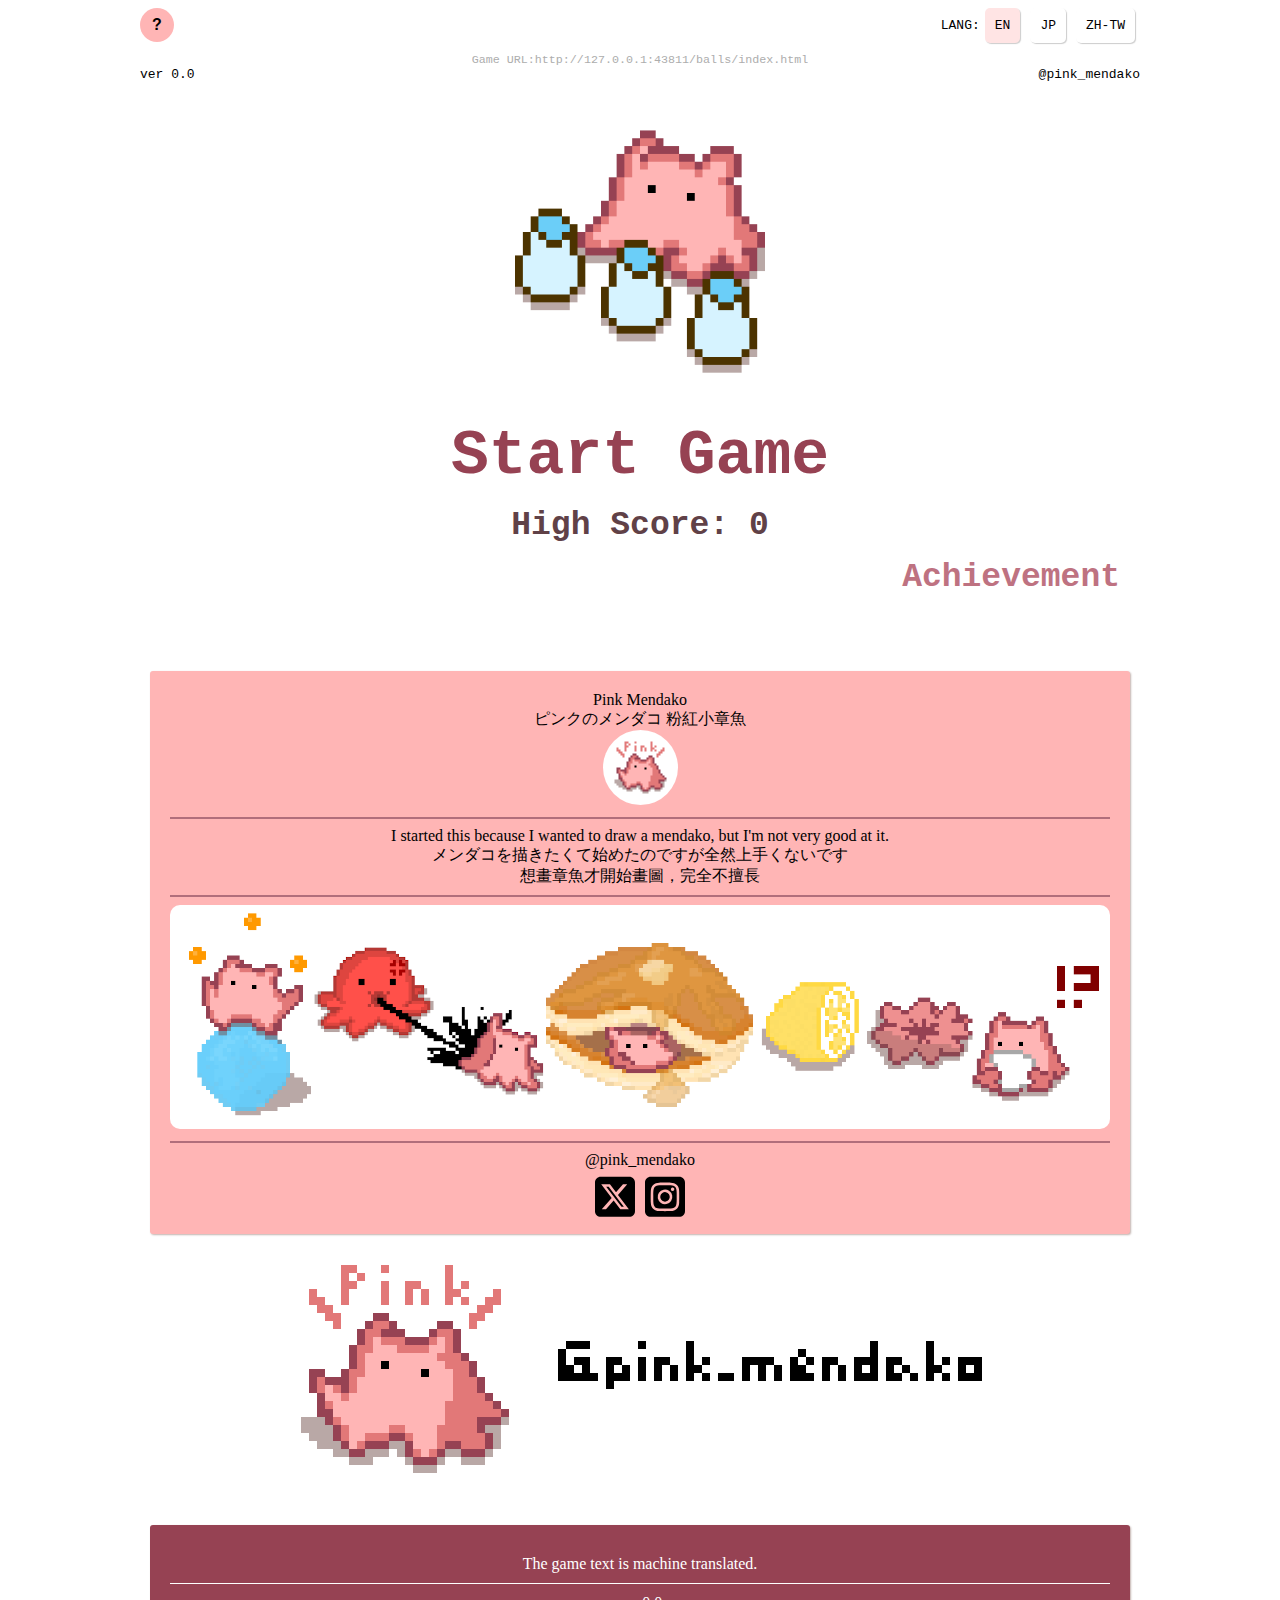
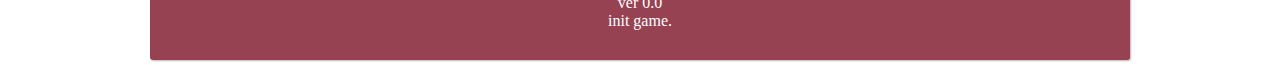
==== balls/index.html @ 8569d6d0 "init website" ====
<!DOCTYPE html>
<html>
<head>
    <meta charset="UTF-8">
    <meta name="viewport" content="width=device-width, initial-scale=1.0">
	<meta content="text/html; charset=UTF-8" http-equiv="Content-Type">
	<meta name="robots" content="index, follow">
    <title>@pink_mendako 粉紅小章魚 ピンクのメンダコ</title>
	<meta http-equiv="Content-Language" content="en,jp,zh_tw">
	<meta name="theme-color" content="#964253">
	<meta name="format-detection" content="telephone=no">
	<link rel="shortcut icon" type="image/x-icon" href="favicon.ico">
	<meta name="description" lang="jp" content="ピンクのメンダコと一緒にボールの位置を当てるゲームを遊ぼう！記憶力を試し、最高得点を目指そう！">
	<meta name="description" lang="zh" content="跟粉紅小章魚一起玩猜球的位置的遊戲！挑戰你的記憶力，贏取最高分！">
	<meta name="description" lang="en" content="With Pink Mendako, play the game of guessing the ball's position! Challenge your memory and aim for the highest score!">
	<meta name="keywords" content="Pink Mendako,メンダコ,ピンクのメンダコ,mendako,粉紅小章魚, 粉紅色小章魚, 章魚, 可愛, 猜球, 遊戲, 最高分, 挑戰, 記憶力">
	
	<meta property="og:url" content="https://pink-mendako.github.io/">
	<meta property="og:title" content="@pink_mendako 粉紅小章魚 ピンクのメンダコ">
	<meta property="og:locale" content="ja_JP,zh_TW,en_US" />
    <meta property="og:description" content="With Pink Mendako, play the game of guessing the ball's position! Challenge your memory and aim for the highest score! ピンクのメンダコと一緒にボールの位置を当てるゲームを遊ぼう！記憶力を試し、最高得点を目指そう！ 跟章魚一起玩猜球的位置的遊戲！挑戰你的記憶力，贏取最高分！">
    <meta property="og:image" content="https://pink-mendako.github.io/balls/guide-preview.png">
	<meta property="og:image:width" content="1200" />
	<meta property="og:image:height" content="630" />
	<meta property="og:image:alt" content="With Pink Mendako, play the game of guessing the ball's position!" />
    <meta property="og:type" content="website">
	
	<meta name="twitter:card" content="summary_large_image">
    <meta name="twitter:title" content="@pink_mendako 粉紅小章魚 ピンクのメンダコ">
    <meta name="twitter:description" content="With Pink Mendako, play the game of guessing the ball's position! Challenge your memory and aim for the highest score! ピンクのメンダコと一緒にボールの位置を当てるゲームを遊ぼう！記憶力を試し、最高得点を目指そう！ 跟章魚一起玩猜球的位置的遊戲！挑戰你的記憶力，贏取最高分！">
    <meta name="twitter:image" content="https://pink-mendako.github.io/balls/guide-preview.png">
	
    <link rel="stylesheet" href="styles.css">
</head>
<body>
	<div class="text-description">With Pink Mendako, play the game of guessing the ball's position! Challenge your memory and aim for the highest score! ピンクのメンダコと一緒にボールの位置を当てるゲームを遊ぼう！記憶力を試し、最高得点を目指そう！ 跟章魚一起玩猜球的位置的遊戲！挑戰你的記憶力，贏取最高分！</div>
	<div id="page">
		<div id="game">
			<div id="loading-layer">LOADING</div>
			<div class="tool-bar">
				<div class="guide">
					<div class="guide-btn">?</div>
				</div>
				<div class="lang">
					<span>LANG:</span>
					<div class="en">EN</div>
					<div class="jp">JP</div>
					<div class="zh_tw">ZH-TW</div>
				</div>
			</div>
			<div id="guide-container" style="display: none;">
				<div class="guide-layer"></div>
				<div class="guide-box">
					<div class="guide-content">
						<div class="guide1"></div>
						<div>
							<img draggable="false" (dragstart)="false;" src="images/guide.png">
						</div>
						<div class="guide2"></div>
					</div>
					<div class="close-guide-btn">x</div>
				</div>
			</div>
			
			<div id="achievement-container" style="display: none;">
				<div class="achievement-layer"></div>
				<div class="achievement-box">
					<div id="achievement-content">
					
					</div>
					<div class="close-achievement-btn">x</div>
				</div>
			</div>
			<div class="url-container"><span class="url-text"></span><span id="url"></span></div>
			<div class="metadata">
				<div>ver 0.0</div>
				<div>@pink_mendako</div>
			</div>
			<div class="game-center">
				<div class="game-layer left"></div>
				<div class="game-layer right"></div>
				<div class="gif-container">
					<div class="crop-container">
						<img id="idle" src="" alt="idle mendako">
						<img id="gif" draggable="false" (dragstart)="false;" src="">
					</div>
				</div>
			</div>
			<div class="game-bottom">
				<div id="turn-count-container">
					<span class="turn-count-text"></span><span class="turn-count"></span>
				</div>
				<div id="message" style="display: none;">
					<div id="message-text"></div>
					<div class="message-button-container">
						<div class="message-button">></div>
					</div>
					
				</div>
				<div id="game-action-menu" style="display: none;">
					<div class="question">
						<span>Where is the ball?</span>
					</div>
					<div class="game-action-menu-btn">
						<div><span class="button btn-left"><span>Left</span></span></div>
						<div><span class="button btn-center"><span>Center</span></span></div>
						<div><span class="button btn-right"><span>Right</span></span></div>
					</div>
					<div class="giveup-button-container"><span class="giveup-button">Give Up</div>
				</div>
				<div id="main-menu">
					<div>
						<span class="game-start-btn">Game Start</span>
					</div>
					<div class="high-score">
						<span class="high-score-text">High Score</span>: <span id="high-score-value">0</span>
					</div>
					<div class="main-menu-right-bottom">
						<div class="achievement-btn">Achievement</div>
					</div>
				</div>
			</div>
		</div>
		<div id="author-container">
			<div class="author-card">
				<div>
					<div class="author-name">Pink Mendako</div>
					<div class="author-sub-name">ピンクのメンダコ 粉紅小章魚</div>
					<img class="icon" src="../images/icon.png" alt="author icon"/>
				</div>
				<hr>
				<div class="description">
					I started this because I wanted to draw a mendako, but I'm not very good at it.<br>
					メンダコを描きたくて始めたのですが全然上手くないです<br>
					想畫章魚才開始畫圖，完全不擅長
				</div>
				<hr>
				<image class="author-banner" src="../images/author-banner.png">
				<hr>
				<div>@pink_mendako</div>
				<div class="social-media">
					<div class="twitterx">
						<svg xmlns="http://www.w3.org/2000/svg" viewBox="0 0 448 512"><!--!Font Awesome Free 6.7.2 by @fontawesome - https://fontawesome.com License - https://fontawesome.com/license/free Copyright 2025 Fonticons, Inc.--><path d="M64 32C28.7 32 0 60.7 0 96V416c0 35.3 28.7 64 64 64H384c35.3 0 64-28.7 64-64V96c0-35.3-28.7-64-64-64H64zm297.1 84L257.3 234.6 379.4 396H283.8L209 298.1 123.3 396H75.8l111-126.9L69.7 116h98l67.7 89.5L313.6 116h47.5zM323.3 367.6L153.4 142.9H125.1L296.9 367.6h26.3z"/></svg>
					</div>
					<div class="instagram">
						<svg xmlns="http://www.w3.org/2000/svg" viewBox="0 0 448 512"><!--!Font Awesome Free 6.7.2 by @fontawesome - https://fontawesome.com License - https://fontawesome.com/license/free Copyright 2025 Fonticons, Inc.--><path d="M194.4 211.7a53.3 53.3 0 1 0 59.3 88.7 53.3 53.3 0 1 0 -59.3-88.7zm142.3-68.4c-5.2-5.2-11.5-9.3-18.4-12c-18.1-7.1-57.6-6.8-83.1-6.5c-4.1 0-7.9 .1-11.2 .1c-3.3 0-7.2 0-11.4-.1c-25.5-.3-64.8-.7-82.9 6.5c-6.9 2.7-13.1 6.8-18.4 12s-9.3 11.5-12 18.4c-7.1 18.1-6.7 57.7-6.5 83.2c0 4.1 .1 7.9 .1 11.1s0 7-.1 11.1c-.2 25.5-.6 65.1 6.5 83.2c2.7 6.9 6.8 13.1 12 18.4s11.5 9.3 18.4 12c18.1 7.1 57.6 6.8 83.1 6.5c4.1 0 7.9-.1 11.2-.1c3.3 0 7.2 0 11.4 .1c25.5 .3 64.8 .7 82.9-6.5c6.9-2.7 13.1-6.8 18.4-12s9.3-11.5 12-18.4c7.2-18 6.8-57.4 6.5-83c0-4.2-.1-8.1-.1-11.4s0-7.1 .1-11.4c.3-25.5 .7-64.9-6.5-83l0 0c-2.7-6.9-6.8-13.1-12-18.4zm-67.1 44.5A82 82 0 1 1 178.4 324.2a82 82 0 1 1 91.1-136.4zm29.2-1.3c-3.1-2.1-5.6-5.1-7.1-8.6s-1.8-7.3-1.1-11.1s2.6-7.1 5.2-9.8s6.1-4.5 9.8-5.2s7.6-.4 11.1 1.1s6.5 3.9 8.6 7s3.2 6.8 3.2 10.6c0 2.5-.5 5-1.4 7.3s-2.4 4.4-4.1 6.2s-3.9 3.2-6.2 4.2s-4.8 1.5-7.3 1.5l0 0c-3.8 0-7.5-1.1-10.6-3.2zM448 96c0-35.3-28.7-64-64-64H64C28.7 32 0 60.7 0 96V416c0 35.3 28.7 64 64 64H384c35.3 0 64-28.7 64-64V96zM357 389c-18.7 18.7-41.4 24.6-67 25.9c-26.4 1.5-105.6 1.5-132 0c-25.6-1.3-48.3-7.2-67-25.9s-24.6-41.4-25.8-67c-1.5-26.4-1.5-105.6 0-132c1.3-25.6 7.1-48.3 25.8-67s41.5-24.6 67-25.8c26.4-1.5 105.6-1.5 132 0c25.6 1.3 48.3 7.1 67 25.8s24.6 41.4 25.8 67c1.5 26.3 1.5 105.4 0 131.9c-1.3 25.6-7.1 48.3-25.8 67z"/></svg>
					</div>
				</div>
			</div>
		</div>
		<div class="home-header home">
			<img src="../images/icon-banner.png" alt="author icon"/>
		</div>
		<div id="develop-log">
			<div class="develop-card">
				<div class="develop-card-row">
					The game text is machine translated.
				</div>
				<div class="develop-card-row">
					ver 0.0<br>
					init game.
				</div>
			</div>
		</div>
	</div>

	<script src="lang.js"></script>
    <script src="script.js"></script>
</body>
</html>
---- balls/styles.css ----
body {
	background-color: #ffffff;
	padding-bottom: 15px;
}
#page{
	max-width: 1000px;
	margin: auto;
}
#game{
	display: flex;
	align-items: center;
	flex-direction: column;
	
	font-family: monospace;
	background-color: #ffffff;
	position: relative;
}

#game .game-center{
	position: relative;
}

#game .game-center .game-layer{
	width: 30%;
	height: 100%;
	z-index: 5;
	position: absolute;
	top: 0;
	bottom: 0;
}

#game .game-center .game-layer.left{
	left: 0;
}

#game .game-center .game-layer.right{
	right: 0;
}

#game .game-bottom{
	min-height: calc(15vh + 100px);
	width: 100%;
}

a{
	color: #853747;
	text-decoration: none;
}

hr{
	border-style: solid;
	border-color: #b16e7b;
}

.gif-container {
	text-align: center;
	overflow: hidden;
}
.crop-container{
	margin-top: calc(-35%);
	margin-bottom: calc(-33%);
	position: relative;
}
img {
	max-width: 100%;
	height: auto;
	
	  user-drag: none; 
	  user-select: none;
	  -moz-user-select: none;
	  -webkit-user-drag: none;
	  -webkit-user-select: none;
	  -ms-user-select: none;
}
div{
	-webkit-user-select: none; /* Safari */
	-ms-user-select: none; /* IE 10 and IE 11 */
	user-select: none; /* Standard syntax */
}
#gif{
	position: absolute;
	left: 0;
	right: 0;
}
#main-menu{
	font-weight: bold;
}

#main-menu>div{
	text-align: center;
	margin: 15px 0px;
}

#main-menu .game-start-btn{
	font-size: min(calc(100% + 5vw), 63px);
	cursor: pointer;
		color: #964253;
}

#main-menu .game-start-btn:hover, #main-menu .main-menu-right-bottom .achievement-btn:hover{
	opacity: 0.6;
}

#main-menu .high-score{
	font-size:min(calc(100% + 2vw), 33px);
	color: #604147;
}

#main-menu .main-menu-right-bottom .achievement-btn{
	font-size: min(calc(100% + 2vw), 33px);
	float: right;
	color: #be7281;
	margin-right: 20px;
	cursor: pointer;
}

#game-action-menu{
	text-align: center;
}	

#game-action-menu .button{
	cursor: pointer;
	font-size: min(calc(100% + 4vw), 44px);
	
}

.game-action-menu-btn div {
	margin: 15px 0px;
}
	
#game-action-menu .button:hover{
	opacity: 0.6;
	background: #ffb5b5;
}

#game-action-menu .question{
	opacity: 0.6;
	font-weight: bold;
	color: #964253;
	font-size: min(calc(100% + 4vw), 55px);
}

#game-action-menu .question.twoline{
	font-size: min(calc(100% + 3vw), 43px);
}


#game-action-menu .question.threeline{
	font-size: min(calc(100% + 2vw), 33px);
}

@media screen and (max-width: 821px) {
	        
	.game-action-menu-btn div {
		margin: 20px 0px;
	}
	.game-action-menu-btn .button {
		font-size: min(calc(100% + 5vw), 55px) !important;
        border: 1px solid #b16e7b33;
        padding: 2px 5px;
	}
}


/* toolbar*/
.tool-bar{
	padding-bottom: 10px;
	width: 100%;
	display: flex;
	justify-content: space-between;
}

.tool-bar .guide .guide-btn{
	background: #ffb5b5;
	padding: 8px;
	border-radius: 50%;
	width: 18px;
	aspect-ratio: 1;
	text-align: center;
	cursor: pointer;
	font-family: sans-serif;
	font-weight: bold;
}

.tool-bar .guide .guide-btn:hover{
	box-shadow: inset 1px 1px 1px 1px #7878787a;
}

.tool-bar .lang{
	display: flex;
	flex-direction: row;
}

.tool-bar .lang span{
	align-self: center;
}

.tool-bar .lang div{
	cursor: pointer;
	margin: 0px 5px;
	box-shadow: 1px 1px 1px 0px #9796967a;
	padding: 10px;
	border-radius: 5px;
}

.tool-bar .lang div.select{
	background: #ffe4e4;
}

.tool-bar .lang div.select:hover{
	background: #f1d6d6;
}

.tool-bar .lang div:hover{
	box-shadow: inset 1px 1px 1px 0px #9796967a;
	background: #f9f9f9;
}

#message-text{
	font-size: min(calc(100% + 3vw), 43px);
	color: #964253;
	padding: 0px 15px;
	text-align: center;
}


#message .message-button-container{
	display: flex;
	justify-content: center;
	padding-top: 10px;
}

#message .message-button-container .message-button, .giveup-button-container .giveup-button{
		
	cursor: pointer;
	padding: 5px 20px;
	text-align: center;
	font-weight: bold;
	font-size: min(calc(100% + 2vw), 33px);
		border-radius: 10px;
		background: #964253;
	color: #FFFFFF;
}
#message .message-button-container .message-button{
	width: 25%;
}



#message .message-button-container .message-button:hover, .giveup-button-container .giveup-button:hover{
	border: 1px solid #964253;
	background: #FFFFFF;
	color: #964253;
}

.giveup-button-container{
	text-align: left;
}


/* author */
#author-container, #develop-log{
	margin: 30px 10px 0px 10px;
}

#author-container .author-card, #develop-log .develop-card{
	box-shadow: 1px 1px 2px 0px #420e0052;
	padding: 20px;
	text-align: center;
		border-radius: 3px;
}

#author-container .author-card{
	background: #ffb5b5;
}

#author-container .icon{
	border-radius: 50%;
	width: 75px;
	cursor: pointer;
}

#author-container .icon:hover {
    transform: scale(1.01);
    box-shadow: 0px 0px 5px 0px #ffffff7d;
}

/* develop-log */
#develop-log .develop-card{
	background: #964253;
	color: white;
}
#develop-log .develop-card-row{
	padding: 10px;
}
#develop-log .develop-card-row:not(:first-child){
	border-top: 1px solid;
}

/* guide / achievement */
#guide-container, #achievement-container {
	position: absolute;
	width: 100%;
	height: 100%;
	z-index: 10;
}

#guide-container .guide-layer, #achievement-container .achievement-layer{
	width: 100%;
	height: 100%;
	background: #230d0d6e;
}

#guide-container .guide-box, #achievement-container .achievement-box{
	width: 75%;
	position: absolute;
	top: 10px;
	background: #ffb5b5;
	border-radius: 10px;
	transform: translateX(-50%);
	left: 50%;
		box-shadow: 1px 1px 1px 0px #4600003d;
	max-height: calc(100% - 20px);
	overflow: hidden;
	display: flex;
	flex-direction: column;
}

#guide-container .guide-box .guide-content, #achievement-container .achievement-box #achievement-content{
	margin: 20px;
	overflow-y: auto;
}

#guide-container .guide-box .guide-content img{
	margin: 10px 0px;
}

#guide-container .close-guide-btn, #achievement-container .close-achievement-btn{
	background: #ffffff;
	padding: 5px;
	border-radius: 50%;
	margin: 0px auto 5px auto;
	aspect-ratio: 1;
	width: 20px;
	text-align: center;
	cursor: pointer;
}

#achievement-container #achievement-content .achievement-row{

	background: #ffffff6e;
	color: #0000006e;
	padding: 10px;
	border-radius: 10px;
	margin-bottom: 20px;
	display: flex;
	justify-content: space-between;
}

#achievement-container #achievement-content .achievement-row.done{
	
	background: #ffffff;
	color: #000000;
}

#achievement-container #achievement-content .achievement-row .achievement-title{
	font-weight: bold;
}

#achievement-container #achievement-content .achievement-row .status{
	text-align: right;
}

#turn-count-container{
	font-size: min(calc(60% + 1vw), 18px);
	text-align: center;
	color: #afafaf;
}

.url-container{
	white-space: nowrap;
	overflow: hidden;
	text-overflow: ellipsis;
	max-width: 100%;
	color: #adadad;
    font-size: 0.9em;
}

.url-container #url{
	line-break: anywhere;
}

.metadata{
    display: flex;
	width: 100%;
}
.metadata div{
	width: 50%;
}
.metadata div:nth-child(1){
	text-align: left;
}
.metadata div:nth-child(2){
	text-align: right;
}

#author-container .author-banner{
	border-radius: 10px;
}

.social-media{
	display: flex;
    flex-direction: row;
    justify-content: center;
    padding-top: 5px;
}

.social-media>div{
	height: 40px;
    width: 40px;
    margin: 0px 5px;
    cursor: pointer;
}

.social-media>div:hover{
	opacity: 0.6;
}

#loading-layer{
	position: absolute;
    background: #ffffffe0;
    width: 100%;
    height: 100%;
    z-index: 11;
    align-content: center;
    text-align: center;
	font-weight: bold;
    font-size: min(calc(100% + 10vw), 120px);
    color: #964253;
}

.text-description{
	display: none;
    font-size: 0.01em;
    color: #cfcfcf;
    opacity: 0;
}

.home-header{
	text-align: center;
	margin-top: 10px;
}

.home-header.home{
	cursor: pointer;
}
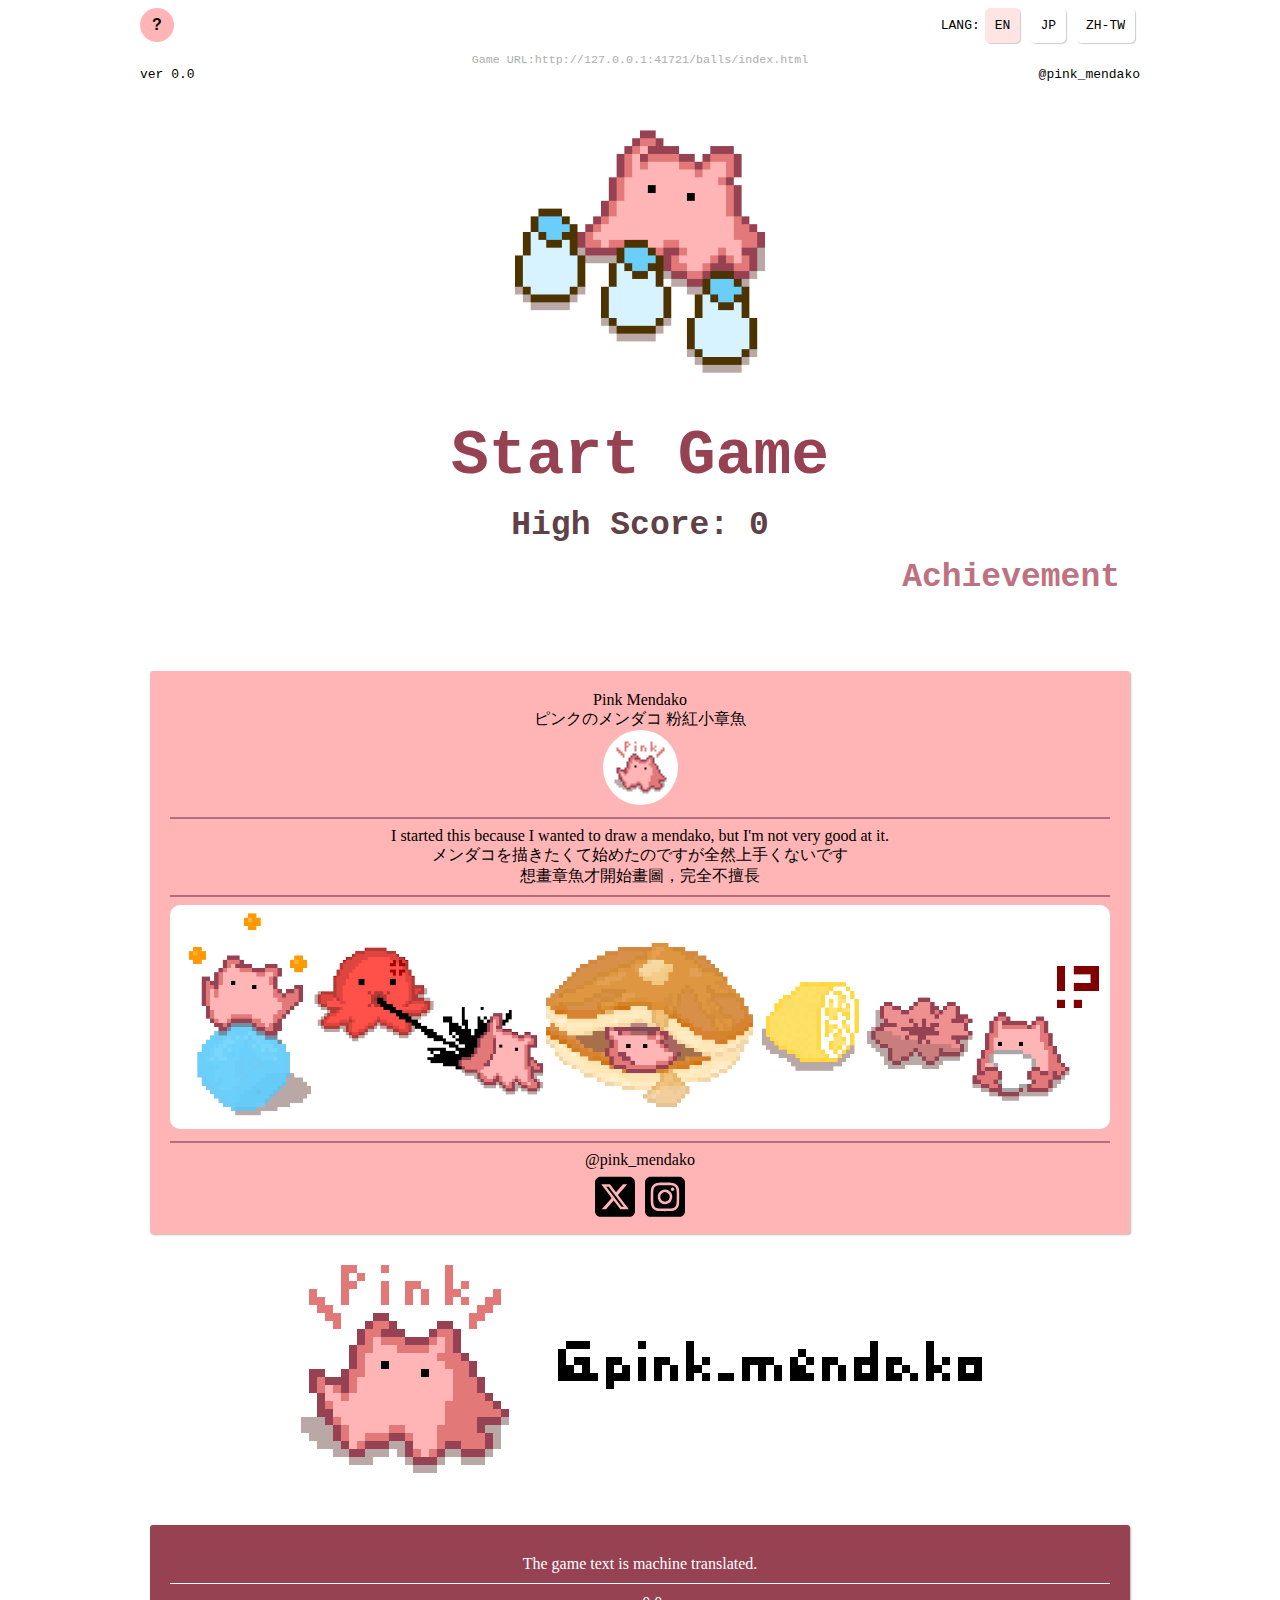
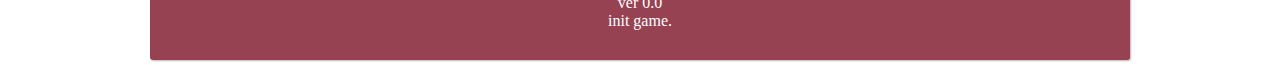
==== commit 666aa844: "insert ad code" ====
--- a/balls/index.html
+++ b/balls/index.html
@@ -31,6 +31,8 @@
     <meta name="twitter:image" content="https://pink-mendako.github.io/balls/guide-preview.png">
 	
     <link rel="stylesheet" href="styles.css">
+	<script async src="https://pagead2.googlesyndication.com/pagead/js/adsbygoogle.js?client=ca-pub-1358817032535379"
+     crossorigin="anonymous"></script>
 </head>
 <body>
 	<div class="text-description">With Pink Mendako, play the game of guessing the ball's position! Challenge your memory and aim for the highest score! ピンクのメンダコと一緒にボールの位置を当てるゲームを遊ぼう！記憶力を試し、最高得点を目指そう！ 跟章魚一起玩猜球的位置的遊戲！挑戰你的記憶力，贏取最高分！</div>
@@ -162,6 +164,17 @@
 				</div>
 			</div>
 		</div>
+		
+		<div class="multi-ad-content">
+			<ins class="adsbygoogle"
+				 style="display:block"
+				 data-ad-format="autorelaxed"
+				 data-ad-client="ca-pub-1358817032535379"
+				 data-ad-slot="7430460540"></ins>
+			<script>
+				 (adsbygoogle = window.adsbygoogle || []).push({});
+			</script>
+		</div>
 	</div>
 
 	<script src="lang.js"></script>
